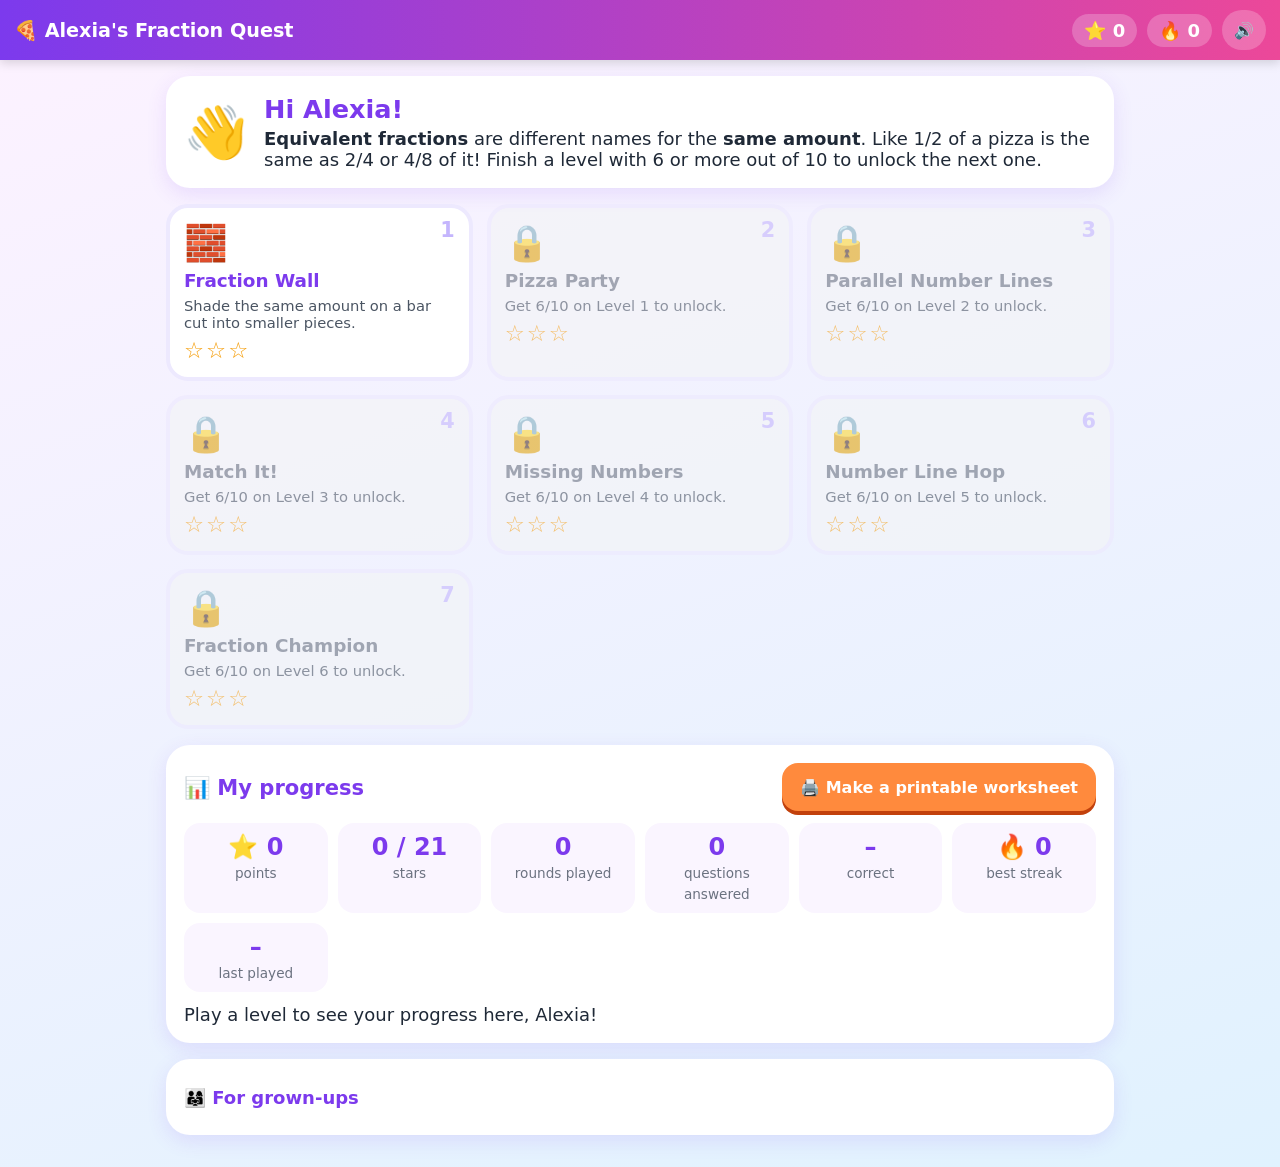
==== fractions/index.html @ 4a04386a "Add Fraction Quest page at fractions/index.html. Co-authored-by: dsu9944 <dsu9944@users.noreply.gith" ====
<!DOCTYPE html>
<html lang="en-AU">
<head>
<meta charset="utf-8">
<meta name="viewport" content="width=device-width, initial-scale=1, viewport-fit=cover">
<meta name="theme-color" content="#7c3aed">
<title>Alexia's Fraction Quest – Equivalent Fractions</title>
<link rel="icon" href="data:image/svg+xml,%3Csvg xmlns='http://www.w3.org/2000/svg' viewBox='0 0 100 100'%3E%3Ctext y='.9em' font-size='90'%3E%F0%9F%8D%95%3C/text%3E%3C/svg%3E">
<style>
:root{--purple:#7c3aed;--purple2:#8b5cf6;--orange:#ff8a3d;--pink:#ec4899;--green:#16a34a;--green2:#22c55e;--red:#e11d48;--ink:#1f2937;--bg1:#fdf2ff;--bg2:#e0f2fe;--card:#fff;--gold:#f59e0b}
*{box-sizing:border-box;-webkit-tap-highlight-color:transparent}
html,body{margin:0;padding:0}
body{font-family:"Trebuchet MS","Segoe UI",system-ui,-apple-system,Roboto,sans-serif;color:var(--ink);background:linear-gradient(160deg,var(--bg1),var(--bg2));min-height:100vh;font-size:18px}
button{font-family:inherit;font-size:1rem;cursor:pointer;border:none;border-radius:16px;padding:12px 18px;min-height:48px;touch-action:manipulation}
button:focus-visible{outline:4px solid #fbbf24;outline-offset:2px}
.hidden{display:none!important}
.topbar{position:sticky;top:0;z-index:20;display:flex;align-items:center;gap:10px;padding:10px 14px;background:linear-gradient(90deg,#7c3aed,#ec4899);color:#fff;box-shadow:0 3px 10px rgba(0,0,0,.15)}
.topbar h1{font-size:1.2rem;margin:0;flex:1;white-space:nowrap;overflow:hidden;text-overflow:ellipsis;cursor:pointer}
.pill{background:rgba(255,255,255,.22);border-radius:999px;padding:6px 12px;font-weight:bold;white-space:nowrap}
.iconbtn{background:rgba(255,255,255,.22);color:#fff;min-height:40px;padding:6px 12px;border-radius:999px}
main{max-width:980px;margin:0 auto;padding:16px}
.card{background:var(--card);border-radius:24px;padding:18px;box-shadow:0 6px 20px rgba(124,58,237,.12);margin-bottom:16px}
.hero{display:flex;gap:16px;align-items:center;flex-wrap:wrap}
.hero .big{font-size:3.2rem}
.hero h2{margin:0 0 4px;font-size:1.6rem;color:var(--purple)}
.hero p{margin:0}
.levels{display:grid;grid-template-columns:repeat(auto-fill,minmax(250px,1fr));gap:14px}
.lvl{position:relative;text-align:left;background:#fff;border:4px solid #ede9fe;border-radius:22px;padding:14px;display:flex;flex-direction:column;gap:6px;transition:transform .12s}
.lvl:not(.locked):hover{transform:translateY(-3px);border-color:var(--purple2)}
.lvl .ic{font-size:2.2rem}
.lvl .t{font-weight:bold;font-size:1.15rem;color:var(--purple)}
.lvl .b{font-size:.92rem;color:#4b5563}
.lvl .s{font-size:1.4rem;color:var(--gold);letter-spacing:2px}
.lvl .num{position:absolute;top:10px;right:14px;font-weight:bold;color:#c4b5fd;font-size:1.3rem}
.lvl.locked{opacity:.6;background:#f3f4f6;cursor:not-allowed}
.lvl.locked .t{color:#6b7280}
.btn{background:var(--purple);color:#fff;font-weight:bold;box-shadow:0 4px 0 #5b21b6}
.btn:active{transform:translateY(2px);box-shadow:0 2px 0 #5b21b6}
.btn.orange{background:var(--orange);box-shadow:0 4px 0 #c2410c}
.btn.green{background:var(--green);box-shadow:0 4px 0 #166534}
.btn.ghost{background:#ede9fe;color:var(--purple);box-shadow:0 4px 0 #c4b5fd}
.btn:disabled{opacity:.45;cursor:not-allowed}
.row{display:flex;gap:12px;flex-wrap:wrap;align-items:center}
.stats{display:grid;grid-template-columns:repeat(auto-fill,minmax(140px,1fr));gap:10px}
.stat{background:#faf5ff;border-radius:16px;padding:10px;text-align:center}
.stat b{display:block;font-size:1.5rem;color:var(--purple)}
.stat span{font-size:.85rem;color:#6b7280}
details summary{cursor:pointer;font-weight:bold;color:var(--purple);min-height:40px;display:flex;align-items:center}
/* fractions */
.frac{display:inline-flex;flex-direction:column;align-items:center;vertical-align:middle;line-height:1.05;margin:0 .15em;font-weight:bold}
.frac .num{border-bottom:3px solid currentColor;padding:0 .2em}
.frac .den{padding:0 .2em}
.frac.big{font-size:1.7em}
.frac.huge{font-size:2.6em}
/* play */
.playhead{display:flex;align-items:center;gap:10px;flex-wrap:wrap;margin-bottom:10px}
.playhead .lvlname{font-weight:bold;color:var(--purple);font-size:1.2rem;flex:1}
.dots{display:flex;gap:5px}
.dot{width:16px;height:16px;border-radius:50%;background:#e5e7eb;border:2px solid #d1d5db}
.dot.cur{border-color:var(--purple);background:#ddd6fe;transform:scale(1.2)}
.dot.ok{background:var(--green2);border-color:var(--green)}
.dot.no{background:#fda4af;border-color:var(--red)}
.prompt{font-size:1.3rem;line-height:1.6;margin-bottom:12px;text-align:center}
.stage{display:flex;flex-direction:column;align-items:center;gap:12px;min-height:120px}
.barrow{display:flex;align-items:center;gap:12px;width:100%;max-width:720px}
.barlabel{min-width:64px;text-align:center;font-size:1.3rem}
svg{display:block}
svg.bar{width:100%;height:auto}
svg.interactive [data-piece],svg.interactive .tickhit{cursor:pointer}
svg.interactive [data-piece]:hover{opacity:.85}
.pizzas{display:flex;gap:18px;justify-content:center;flex-wrap:wrap;width:100%}
.pz{display:flex;flex-direction:column;align-items:center;gap:6px;font-size:1.2rem}
svg.pizza{width:min(42vw,250px);height:auto}
svg.nl{width:100%;max-width:760px;height:auto}
.controls{display:flex;gap:12px;justify-content:center;margin-top:14px;flex-wrap:wrap}
.hint{margin-top:12px;background:#fffbeb;border:3px dashed #fbbf24;border-radius:16px;padding:12px;text-align:center;font-size:1.1rem}
.feedback{margin-top:14px;border-radius:20px;padding:14px;text-align:center;font-size:1.1rem;animation:pop .25s ease-out}
.feedback.good{background:#dcfce7;border:3px solid var(--green2)}
.feedback.bad{background:#fff1f2;border:3px solid #fda4af}
.fbtitle{font-size:1.45rem;font-weight:bold;margin-bottom:6px}
.expl{margin:10px auto;max-width:720px;line-height:1.7}
.expl .barrow{margin:6px auto}
@keyframes pop{from{transform:scale(.92);opacity:0}to{transform:scale(1);opacity:1}}
.opts{display:grid;grid-template-columns:repeat(4,1fr);gap:12px;width:100%;max-width:640px}
.opt{background:#fff;border:4px solid #ddd6fe;font-size:1.7rem;padding:14px 6px;min-height:100px;color:var(--ink)}
.opt:hover{border-color:var(--purple2)}
.opt.right{background:#dcfce7;border-color:var(--green2)}
.opt.wrong{background:#ffe4e6;border-color:var(--red)}
@media (max-width:560px){.opts{grid-template-columns:repeat(2,1fr)}}
.equation{display:flex;align-items:center;justify-content:center;gap:16px;font-size:1.3rem}
.equation .eq{font-size:2.6rem;font-weight:bold}
.ansbox{display:inline-block;min-width:1.6em;min-height:1.1em;border:3px dashed var(--purple);border-radius:10px;color:var(--purple);background:#faf5ff;text-align:center}
.keypad{display:grid;grid-template-columns:repeat(5,1fr);gap:8px;max-width:420px;width:100%}
.keypad button{background:#ede9fe;color:var(--purple);font-size:1.5rem;font-weight:bold;min-height:56px;box-shadow:0 3px 0 #c4b5fd}
.keypad button:active{transform:translateY(2px)}
.work{display:inline-flex;align-items:center;gap:6px;font-size:1.4rem;margin:6px 0}
.wops{display:flex;flex-direction:column;gap:10px;font-size:1rem;font-weight:bold;color:var(--red)}
.wops span{background:#ffe4e6;border-radius:999px;padding:2px 10px}
.tag{display:inline-block;background:#ede9fe;color:var(--purple);border-radius:999px;padding:2px 10px;font-size:.85rem;font-weight:bold}
/* results */
.results{text-align:center}
.results .stars{font-size:3.4rem;color:var(--gold);letter-spacing:6px}
.results h2{color:var(--purple);font-size:1.8rem;margin:8px 0}
.confetti{position:fixed;top:-20px;width:12px;height:18px;z-index:50;pointer-events:none;animation:fall linear forwards}
@keyframes fall{to{transform:translateY(110vh) rotate(720deg)}}
/* worksheet */
.wstool{position:sticky;top:64px;z-index:10}
.page{background:#fff;color:#000;max-width:800px;margin:0 auto 20px;padding:28px 34px;border-radius:8px;box-shadow:0 4px 18px rgba(0,0,0,.12);font-size:15px}
.page h2{margin:0 0 4px;font-size:22px}
.page h3{margin:16px 0 6px;font-size:16px;border-bottom:2px solid #000;padding-bottom:2px}
.page .meta{display:flex;justify-content:space-between;font-size:15px;margin:6px 0 10px}
.page .instr{font-size:13px;margin:2px 0 8px;color:#333}
.page .wsrow{display:flex;align-items:center;gap:10px;margin:6px 0;break-inside:avoid}
.page .wsrow svg.bar{max-width:420px}
.page .grid2{display:grid;grid-template-columns:1fr 1fr;gap:10px 30px}
.page .grid2>div{font-size:18px;display:flex;align-items:center;gap:6px;break-inside:avoid}
.page .blank{display:inline-block;width:30px;height:24px;border:2px solid #000;border-radius:4px;vertical-align:middle}
.page .frac .num,.page .frac .den{min-width:1em;text-align:center}
.page .choice span.c{display:inline-block;margin:0 10px}
.page svg.nl{max-width:680px}
.page .ans{color:#b91c1c;font-weight:bold}
.page.answers{border-top:6px solid #b91c1c}
.page .wsgap{margin-bottom:12px}
.page .grid2.grid4{grid-template-columns:repeat(4,1fr)}
@media print{
 @page{size:A4;margin:10mm}
 body{background:#fff}
 .topbar,.no-print,#home,#play,#results{display:none!important}
 #worksheet{display:block!important}
 main{padding:0;max-width:none}
 .page{box-shadow:none;border-radius:0;margin:0;padding:0;max-width:none}
 .page.answers{break-before:page;page-break-before:always;border-top:none}
 .page{font-size:12px}
 .page h2{font-size:18px}
 .page h3{margin:8px 0 3px;font-size:14px}
 .page .instr{margin:0 0 3px;font-size:11px}
 .page .wsrow{margin:1px 0}
 .page .wsgap{margin-bottom:5px}
 .page .wsrow svg.bar{height:auto}
 .page .wsrow svg.bar{max-width:300px}
 .page svg.nl{max-width:440px;margin:0 auto}
 .page .frac.big{font-size:1.35em}
 .page .grid2{gap:4px 30px}
 .page .grid2>div{font-size:15px}
 .page .blank{width:24px;height:18px}
}
</style>
</head>
<body>
<header class="topbar">
  <h1 id="homeLink" title="Back to levels">🍕 Alexia's Fraction Quest</h1>
  <span class="pill" id="ptsPill" title="Points">⭐ 0</span>
  <span class="pill" id="streakPill" title="Streak">🔥 0</span>
  <button class="iconbtn" id="soundBtn" aria-label="Sound on or off">🔊</button>
</header>
<main>
<!-- HOME -->
<section id="home">
  <div class="card hero">
    <div class="big">👋</div>
    <div style="flex:1;min-width:220px">
      <h2 id="hello">Hi Alexia!</h2>
      <p><b>Equivalent fractions</b> are different names for the <b>same amount</b>. Like 1/2 of a pizza is the same as 2/4 or 4/8 of it! Finish a level with 6 or more out of 10 to unlock the next one.</p>
    </div>
  </div>
  <div class="levels" id="levelGrid"></div>
  <div class="card" style="margin-top:16px">
    <div class="row" style="justify-content:space-between">
      <h3 style="margin:0;color:var(--purple)">📊 My progress</h3>
      <button class="btn orange" id="wsBtn">🖨️ Make a printable worksheet</button>
    </div>
    <div class="stats" id="stats" style="margin-top:12px"></div>
    <p id="tricky" style="margin:12px 0 0"></p>
  </div>
  <div class="card">
    <details>
      <summary>👨‍👩‍👧 For grown-ups</summary>
      <p>Levels follow the NSW Mathematics K–10 syllabus for fractions (Stage 2): picture models first (fraction walls and pizzas), then <b>parallel number lines</b> (the method Alexia's Year 4 class used in Term 4), then choosing equivalents, missing numbers (multiply or divide the top and bottom by the same number) and placing fractions on a number line. Denominators used: 2, 3, 4, 5, 6, 8, 10, 12.</p>
      <p>Wrong answers show a picture explaining why. Hints are free to use but give 5 points instead of 10. Progress is saved on this device only.</p>
      <div class="row">
        <label class="row" style="gap:6px"><input type="checkbox" id="unlockAll" style="width:24px;height:24px"> Unlock all levels</label>
        <button class="btn ghost" id="resetBtn">Reset progress</button>
      </div>
    </details>
  </div>
</section>

<!-- PLAY -->
<section id="play" class="hidden">
  <div class="playhead">
    <button class="btn ghost" id="quitBtn">← Levels</button>
    <div class="lvlname" id="lvlName"></div>
    <div class="dots" id="dots"></div>
  </div>
  <div class="card">
    <div class="prompt" id="prompt"></div>
    <div class="stage" id="stage"></div>
    <div class="controls" id="controls">
      <button class="btn ghost" id="hintBtn">💡 Hint</button>
      <button class="btn green" id="checkBtn">Check ✓</button>
    </div>
    <div class="hint hidden" id="hintBox"></div>
    <div class="feedback hidden" id="feedback"></div>
  </div>
</section>

<!-- RESULTS -->
<section id="results" class="hidden">
  <div class="card results" id="resultsCard"></div>
</section>

<!-- WORKSHEET -->
<section id="worksheet" class="hidden">
  <div class="card row no-print wstool">
    <button class="btn ghost" id="wsBack">← Back</button>
    <button class="btn" id="wsNew">🔀 New worksheet</button>
    <button class="btn orange" id="wsPrint">🖨️ Print</button>
    <span style="font-size:.9rem;color:#6b7280">The answer key prints on its own page.</span>
  </div>
  <div id="sheet"></div>
</section>
</main>

<script>
(function(){
'use strict';
const NAME='Alexia';
const STORE='alexiaFractionQuest.v1';
const $=s=>document.querySelector(s);
const rnd=(a,b)=>a+Math.floor(Math.random()*(b-a+1));
const pick=a=>a[Math.floor(Math.random()*a.length)];
const shuffle=a=>{for(let i=a.length-1;i>0;i--){const j=Math.floor(Math.random()*(i+1));[a[i],a[j]]=[a[j],a[i]];}return a;};
const range=n=>[...Array(n).keys()];
const F=(n,d,cls='')=>`<span class="frac ${cls}"><span class="num">${n}</span><span class="den">${d}</span></span>`;

const DENS=[2,3,4,5,6,8,10,12];
const EASY=[[2,4],[2,6],[2,8],[3,6],[4,8],[5,10]];
const MED=EASY.concat([[3,12],[4,12],[2,10],[6,12],[2,12]]);
const ALL=MED;

const LEVELS=[
 {id:1,icon:'🧱',title:'Fraction Wall',blurb:'Shade the same amount on a bar cut into smaller pieces.',types:['bar'],pairs:EASY},
 {id:2,icon:'🍕',title:'Pizza Party',blurb:'Cut the pizza into more slices. Is it still the same amount?',types:['pizza'],pairs:MED},
 {id:3,icon:'📏',title:'Parallel Number Lines',blurb:'Just like in class! Find the fraction that lines up.',types:['nlpar'],pairs:ALL},
 {id:4,icon:'🎯',title:'Match It!',blurb:'Pick the fraction that is worth the same amount.',types:['choice'],pairs:ALL},
 {id:5,icon:'🔍',title:'Missing Numbers',blurb:'Multiply or divide the top and bottom by the same number.',types:['missing'],pairs:ALL},
 {id:6,icon:'🐸',title:'Number Line Hop',blurb:'Help the frog hop to where the fraction lives.',types:['nlplace'],pairs:ALL},
 {id:7,icon:'🏆',title:'Fraction Champion',blurb:'A mix of everything. Can you get 3 stars?',types:['bar','pizza','nlpar','choice','missing','nlplace','missing','choice'],pairs:ALL},
];
const TYPE_NAMES={bar:'Fraction Wall',pizza:'Pizza Party',nlpar:'Parallel Number Lines',choice:'Match It!',missing:'Missing Numbers',nlplace:'Number Line Hop'};
const ROUND=10, UNLOCK=6;
const starsFor=s=>s>=10?3:s>=8?2:s>=UNLOCK?1:0;

/* ---------- storage ---------- */
const defState=()=>({levels:{},points:0,answered:0,correct:0,bestStreak:0,rounds:0,lastPlayed:null,byType:{},unlockAll:false,sound:true,history:[]});
function load(){try{return Object.assign(defState(),JSON.parse(localStorage.getItem(STORE)||'{}'));}catch(e){return defState();}}
let S=load();
function save(){try{localStorage.setItem(STORE,JSON.stringify(S));}catch(e){}}
const unlocked=id=>id===1||S.unlockAll||((S.levels[id-1]||{}).stars||0)>=1;

/* ---------- sound ---------- */
let actx=null;
function sfx(kind){
  if(!S.sound)return;
  try{
    actx=actx||new (window.AudioContext||window.webkitAudioContext)();
    const N={good:[660,880],bad:[330,247],tap:[600],win:[523,659,784,1047]}[kind]||[];
    const t=actx.currentTime, vol=kind==='tap'?0.05:0.14;
    N.forEach((f,i)=>{const o=actx.createOscillator(),g=actx.createGain();o.type='sine';o.frequency.value=f;
      const s=t+i*0.12;g.gain.setValueAtTime(0.0001,s);g.gain.exponentialRampToValueAtTime(vol,s+0.02);g.gain.exponentialRampToValueAtTime(0.0001,s+0.2);
      o.connect(g);g.connect(actx.destination);o.start(s);o.stop(s+0.22);});
  }catch(e){}
}

/* ---------- SVG helpers ---------- */
function barSVG({parts,shaded=[],color='#ff8a3d',interactive=false,guideAt=null,groupEvery=0,w=600,h=64}){
  const on=new Set(shaded), pw=w/parts;
  let s=`<svg class="bar${interactive?' interactive':''}" viewBox="-6 -8 ${w+12} ${h+16}" aria-label="bar cut into ${parts} parts">`;
  for(let i=0;i<parts;i++){
    s+=`<rect ${interactive?`data-piece="${i}"`:''} x="${i*pw}" y="0" width="${pw}" height="${h}" fill="${on.has(i)?color:'#ffffff'}" stroke="#374151" stroke-width="2"/>`;
  }
  if(groupEvery>1)for(let g=groupEvery;g<parts;g+=groupEvery)s+=`<line x1="${g*pw}" y1="-6" x2="${g*pw}" y2="${h+6}" stroke="#e11d48" stroke-width="5" pointer-events="none"/>`;
  if(guideAt!=null)s+=`<line x1="${guideAt*w}" y1="-8" x2="${guideAt*w}" y2="${h+8}" stroke="#e11d48" stroke-width="4" stroke-dasharray="7 6" pointer-events="none"/>`;
  s+=`<rect x="0" y="0" width="${w}" height="${h}" fill="none" stroke="#1f2937" stroke-width="4" pointer-events="none"/></svg>`;
  return s;
}
function pizzaSVG({parts,shaded=[],interactive=false,groupEvery=0,r=100}){
  const on=new Set(shaded), c=r+10, T=2*Math.PI/parts;
  const P=a=>[c+r*Math.cos(a),c+r*Math.sin(a)];
  let s=`<svg class="pizza${interactive?' interactive':''}" viewBox="0 0 ${2*c} ${2*c}" aria-label="pizza cut into ${parts} slices">`;
  s+=`<circle cx="${c}" cy="${c}" r="${r+8}" fill="#d9954a"/>`;
  for(let i=0;i<parts;i++){
    const a0=-Math.PI/2+i*T,a1=a0+T,[x0,y0]=P(a0),[x1,y1]=P(a1);
    const fill=on.has(i)?'#ffb703':'#fff3d6';
    s+=`<path ${interactive?`data-piece="${i}"`:''} d="M${c},${c} L${x0.toFixed(2)},${y0.toFixed(2)} A${r},${r} 0 ${T>Math.PI?1:0} 1 ${x1.toFixed(2)},${y1.toFixed(2)} Z" fill="${fill}" stroke="#8a4b16" stroke-width="2.5"/>`;
    if(on.has(i)){const am=a0+T/2,pr=Math.max(6,Math.min(13,r*0.55/parts*2.2));
      [[0.62,0],[0.36,0.6]].forEach(([f,off])=>{if(parts>8&&off)return;const aa=am+(off?T*0.18:0);
        s+=`<circle cx="${(c+r*f*Math.cos(aa)).toFixed(1)}" cy="${(c+r*f*Math.sin(aa)).toFixed(1)}" r="${pr}" fill="#c0392b" pointer-events="none"/>`;});}
  }
  if(groupEvery>1)for(let g=0;g<parts;g+=groupEvery){const [x,y]=P(-Math.PI/2+g*T);s+=`<line x1="${c}" y1="${c}" x2="${x}" y2="${y}" stroke="#e11d48" stroke-width="6" stroke-linecap="round" pointer-events="none"/>`;}
  s+=`</svg>`;return s;
}
function fracSVG(x,y,n,d,color='#1f2937',size=19){
  return `<text x="${x}" y="${y}" text-anchor="middle" font-size="${size}" font-weight="bold" fill="${color}">${n}</text>`+
    `<line x1="${x-11}" y1="${y+5}" x2="${x+11}" y2="${y+5}" stroke="${color}" stroke-width="2.5"/>`+
    `<text x="${x}" y="${y+24}" text-anchor="middle" font-size="${size}" font-weight="bold" fill="${color}">${d}</text>`;
}
/* lines: [{parts, labels:'all'|'ends'|array, mark, markColor, interactive, selected, highlight, blanks, frog}] */
function nlSVG({lines,box=null,guide=null,w=680}){
  const m=40,L=w-2*m,gap=112,top=40,H=top+gap*(lines.length-1)+80;
  let s=`<svg class="nl" viewBox="0 0 ${w} ${H}" aria-label="number lines">`;
  (box==null?[]:[].concat(box)).forEach(v=>{const x=m+v*L;s+=`<rect x="${x-24}" y="${top-26}" width="48" height="${gap*(lines.length-1)+90}" rx="10" fill="rgba(225,29,72,.06)" stroke="#e11d48" stroke-width="3" stroke-dasharray="8 6" pointer-events="none"/>`;});
  if(guide!=null){const x=m+guide*L;s+=`<line x1="${x}" y1="${top-18}" x2="${x}" y2="${H-6}" stroke="#e11d48" stroke-width="4" stroke-dasharray="7 6" pointer-events="none"/>`;}
  lines.forEach((ln,j)=>{
    const y=top+j*gap, step=L/ln.parts;
    s+=`<line x1="${m}" y1="${y}" x2="${m+L}" y2="${y}" stroke="#1f2937" stroke-width="4" stroke-linecap="round"/>`;
    for(let i=0;i<=ln.parts;i++){
      const x=m+i*step,end=i===0||i===ln.parts;
      s+=`<line x1="${x}" y1="${y-(end?16:12)}" x2="${x}" y2="${y+(end?16:12)}" stroke="#1f2937" stroke-width="3"/>`;
      if(i===0)s+=`<text x="${x}" y="${y+40}" text-anchor="middle" font-size="22" font-weight="bold">0</text>`;
      else if(i===ln.parts)s+=`<text x="${x}" y="${y+40}" text-anchor="middle" font-size="22" font-weight="bold">1</text>`;
      else{
        const lab=ln.labels==='all'||(Array.isArray(ln.labels)&&ln.labels.includes(i))||ln.mark===i;
        const col=ln.highlight===i?'#15803d':ln.mark===i?(ln.markColor||'#ea580c'):'#1f2937';
        if(lab)s+=fracSVG(x,y+36,i,ln.parts,col);
        else if(ln.blanks)s+=`<rect x="${x-12}" y="${y+20}" width="24" height="20" fill="#fff" stroke="#555" stroke-width="1.5"/><line x1="${x-12}" y1="${y+45}" x2="${x+12}" y2="${y+45}" stroke="#555" stroke-width="2"/><rect x="${x-12}" y="${y+50}" width="24" height="20" fill="#fff" stroke="#555" stroke-width="1.5"/>`;
      }
      if(ln.mark===i)s+=`<circle cx="${x}" cy="${y}" r="11" fill="${ln.markColor||'#ff8a3d'}" stroke="#fff" stroke-width="3"/>`;
      if(ln.highlight===i)s+=`<circle cx="${x}" cy="${y}" r="13" fill="#22c55e" stroke="#fff" stroke-width="3"/>`;
      if(ln.selected===i&&ln.highlight!==i)s+=`<circle cx="${x}" cy="${y}" r="13" fill="${ln.selColor||'#8b5cf6'}" stroke="#fff" stroke-width="3"/>`;
      if(ln.frog===i)s+=`<text x="${x}" y="${y-20}" text-anchor="middle" font-size="34">🐸</text>`;
      if(ln.interactive&&!end)s+=`<rect class="tickhit" data-tick="${i}" x="${x-step/2}" y="${y-38}" width="${step}" height="76" fill="transparent"/>`;
    }
  });
  return s+`</svg>`;
}

/* ---------- question generation ---------- */
function base(pairs,used){
  let q;
  for(let t=0;t<60;t++){
    const [b,d]=pick(pairs),a=rnd(1,b-1),key=a+'/'+b+'/'+d;
    q={a,b,d,k:d/b,c:a*(d/b)};
    if(!used.has(key)||t>50){used.add(key);break;}
  }
  return q;
}
const PRAISE=[`Great work, ${NAME}!`,`Brilliant, ${NAME}!`,`You're a fraction star, ${NAME}!`,'Spot on!','Fantastic!',`Awesome thinking, ${NAME}!`,'Nailed it!','Super job!'];

const stage=()=>$('#stage');
function setPrompt(h){$('#prompt').innerHTML=h;}
function twoBars(n1,d1,n2,d2,c1='#ff8a3d',c2='#8b5cf6'){
  return `<div class="barrow"><div class="barlabel">${F(n1,d1)}</div>${barSVG({parts:d1,shaded:range(n1),color:c1})}</div>`+
         `<div class="barrow"><div class="barlabel">${F(n2,d2)}</div>${barSVG({parts:d2,shaded:range(n2),color:c2})}</div>`;
}
function workHTML(n1,d1,n2,d2,op,k){
  return `<div class="work">${F(n1,d1,'big')}<div class="wops"><span>${op} ${k} ➜</span><span>${op} ${k} ➜</span></div>${F(n2,d2,'big')}</div>`;
}

const TYPES={
 /* 1. fraction wall */
 bar:{render(q){
   q.sel=new Set();
   setPrompt(`Tap the pieces of the purple bar to shade the <b>same amount</b> as ${F(q.a,q.b,'big')}`);
   const draw=(o={})=>{stage().innerHTML=
     `<div class="barrow"><div class="barlabel">${F(q.a,q.b)}</div>${barSVG({parts:q.b,shaded:range(q.a),color:'#ff8a3d',guideAt:o.guide?q.a/q.b:null})}</div>`+
     `<div class="barrow"><div class="barlabel">${F(q.sel.size||'?',q.d)}</div>${barSVG({parts:q.d,shaded:o.show||q.sel,color:'#8b5cf6',interactive:!q.done,guideAt:o.guide?q.a/q.b:null,groupEvery:o.group?q.k:0})}</div>`;};
   q.draw=draw;draw();
   stage().onclick=e=>{const p=e.target.closest('[data-piece]');if(!p||q.done)return;const i=+p.dataset.piece;q.sel.has(i)?q.sel.delete(i):q.sel.add(i);sfx('tap');draw({guide:q.usedHint});};
   q.answerKey=q.c;
   q.canCheck=()=>q.sel.size>0; q.nudge='Tap some purple pieces to shade them first.';
   q.check=()=>q.sel.size===q.c;
   q.hint=()=>{draw({guide:true});return `Look where the orange part stops. Shade the purple bar up to the <b>same dotted line</b>!`;};
   q.explain=ok=>{const mine=q.sel.size;q.sel=new Set(range(q.c));draw({group:true});
     return (ok?'':`You shaded ${F(mine,q.d)}. `)+`Each ${F(1,q.b)} piece splits into <b>${q.k}</b> smaller pieces (see the red lines). So ${q.a} piece${q.a>1?'s':''} become${q.a>1?'':'s'} ${q.a} × ${q.k} = <b>${q.c}</b> pieces.<br>${F(q.a,q.b,'big')} = ${F(q.c,q.d,'big')}`;};
 }},
 /* 2. pizza */
 pizza:{render(q){
   q.sel=new Set();
   setPrompt(`Pizza A has toppings on ${F(q.a,q.b,'big')}. Tap slices of Pizza B to put toppings on the <b>same amount</b>!`);
   const draw=(o={})=>{stage().innerHTML=`<div class="pizzas"><div class="pz">${pizzaSVG({parts:q.b,shaded:range(q.a)})}<div>Pizza A: ${F(q.a,q.b)}</div></div>`+
     `<div class="pz">${pizzaSVG({parts:q.d,shaded:o.show||q.sel,interactive:!q.done,groupEvery:o.group?q.k:0})}<div>Pizza B: ${F(q.sel.size||'?',q.d)}</div></div></div>`;};
   q.draw=draw;draw();
   stage().onclick=e=>{const p=e.target.closest('[data-piece]');if(!p||q.done)return;const i=+p.dataset.piece;q.sel.has(i)?q.sel.delete(i):q.sel.add(i);sfx('tap');draw({group:q.usedHint});};
   q.answerKey=q.c;
   q.canCheck=()=>q.sel.size>0; q.nudge='Tap some slices of Pizza B first.';
   q.check=()=>q.sel.size===q.c;
   q.hint=()=>{draw({group:true});return `The red lines show how Pizza B's slices fit into Pizza A's slices. Each big slice = <b>${q.k}</b> small slices.`;};
   q.explain=ok=>{const mine=q.sel.size;q.sel=new Set(range(q.c));draw({group:true});
     return (ok?'':`You topped ${F(mine,q.d)} of Pizza B. `)+`Every slice of Pizza A is the same as <b>${q.k}</b> slices of Pizza B. ${q.a} × ${q.k} = <b>${q.c}</b> slices.<br>${F(q.a,q.b,'big')} = ${F(q.c,q.d,'big')}`;};
 }},
 /* 3. parallel number lines */
 nlpar:{render(q){
   const down=Math.random()<0.7;
   const tp=down?q.b:q.d,bp=down?q.d:q.b,mk=down?q.a:q.c,ans=down?q.c:q.a;
   q.sel=null;q.answerKey=ans;
   setPrompt(`Which mark on the <b>bottom</b> line lines up with ${F(mk,tp,'big')}? Tap it, then press Check.`);
   const draw=(o={})=>{stage().innerHTML=nlSVG({lines:[{parts:tp,labels:'all',mark:mk},{parts:bp,labels:o.reveal?'all':[],interactive:!q.done,selected:q.sel,highlight:o.reveal?ans:null,selColor:o.reveal?'#e11d48':'#8b5cf6'}],guide:o.guide?mk/tp:null,box:o.reveal?mk/tp:null});};
   q.draw=draw;draw();
   stage().onclick=e=>{const t=e.target.closest('[data-tick]');if(!t||q.done)return;q.sel=+t.dataset.tick;sfx('tap');draw({guide:q.usedHint});};
   q.canCheck=()=>q.sel!=null; q.nudge='Tap a mark on the bottom line first.';
   q.check=()=>q.sel===ans;
   q.hint=()=>{draw({guide:true});return `Follow the dotted line straight down from ${F(mk,tp)}. Which mark does it touch?`;};
   q.explain=ok=>{const mine=q.sel;draw({reveal:true});
     const work=down?workHTML(q.a,q.b,q.c,q.d,'×',q.k):workHTML(q.c,q.d,q.a,q.b,'÷',q.k);
     return (ok?'':`You picked ${F(mine,bp)} (red dot). `)+`${F(mk,tp)} and ${F(ans,bp,'big')} are at the <b>same spot</b> on the number lines, so they are equivalent.<br>${work}`;};
 }},
 /* 4. multiple choice */
 choice:{render(q){
   const rev=Math.random()<0.35;
   const tn=rev?q.c:q.a,td=rev?q.d:q.b,cn=rev?q.a:q.c,cd=rev?q.b:q.d,tv=tn/td;
   const additive=[tn+(cd-td),cd];
   const cands=[additive,[tn,cd],[cn+1,cd],[cn-1,cd],[cd-cn,cd]];
   DENS.forEach(D=>{if(D!==cd){cands.push([cn,D]);cands.push([Math.max(1,Math.round(tv*D)+pick([-1,1])),D]);}});
   const seen=new Set([cn+'/'+cd]),dis=[];
   for(const [n,d] of cands){const key=n+'/'+d;if(n<1||n>=d||d>12||seen.has(key)||Math.abs(n/d-tv)<1e-9)continue;seen.add(key);dis.push([n,d]);}
   const first=dis.slice(0,2),rest=shuffle(dis.slice(2));
   const opts=shuffle([[cn,cd]].concat(first,rest).slice(0,4));
   q.opts=opts;q.answerKey=opts.findIndex(o=>o[0]===cn&&o[1]===cd);q.chosen=null;
   setPrompt(`Which fraction is the <b>same amount</b> as ${F(tn,td,'big')}?`);
   stage().innerHTML=`<div class="opts">${opts.map((o,i)=>`<button class="opt" data-opt="${i}">${F(o[0],o[1])}</button>`).join('')}</div>`;
   stage().onclick=e=>{const b=e.target.closest('[data-opt]');if(!b||q.done)return;q.chosen=+b.dataset.opt;answer(q.chosen===q.answerKey);};
   q.noCheck=true;
   q.hint=()=>rev?`Try <b>dividing</b> the top and bottom of ${F(tn,td)} by the same number.`:`Multiply the top <b>and</b> the bottom of ${F(tn,td)} by the same number. What can you multiply ${td} by?`;
   q.explain=ok=>{
     document.querySelectorAll('.opt').forEach((b,i)=>{if(i===q.answerKey)b.classList.add('right');else if(i===q.chosen)b.classList.add('wrong');});
     const work=rev?workHTML(tn,td,cn,cd,'÷',q.k):workHTML(tn,td,cn,cd,'×',q.k);
     if(ok)return `${work}<br>Same top and bottom number, same amount!`;
     const [wn,wd]=q.opts[q.chosen];
     const add=(wn===additive[0]&&wd===additive[1]);
     return `<div class="barrow"><div class="barlabel">${F(tn,td)}</div>${barSVG({parts:td,shaded:range(tn),color:'#ff8a3d'})}</div>`+
       `<div class="barrow"><div class="barlabel" style="color:#e11d48">${F(wn,wd)}</div>${barSVG({parts:wd,shaded:range(wn),color:'#fda4af'})}</div>`+
       `<div class="barrow"><div class="barlabel" style="color:#15803d">${F(cn,cd)}</div>${barSVG({parts:cd,shaded:range(cn),color:'#22c55e'})}</div>`+
       `See how ${F(wn,wd)} is a different amount? `+(add?`<b>Adding</b> the same number to the top and bottom doesn't work. We have to <b>multiply</b> or <b>divide</b>.`:'')+`<br>${work}`;};
 }},
 /* 5. missing number */
 missing:{render(q){
   const mode=pick(['num','num','den','simp']);
   let L,R,ans,hint,work;
   const box=`<span class="ansbox" id="ansBox">&nbsp;</span>`;
   if(mode==='num'){L=[q.a,q.b];R=[box,q.d];ans=q.c;hint=`The bottom went from ${q.b} to ${q.d}. ${q.b} × <b>?</b> = ${q.d}. Now do the <b>same</b> to the top!`;work=workHTML(q.a,q.b,q.c,q.d,'×',q.k);}
   else if(mode==='den'){L=[q.a,q.b];R=[q.c,box];ans=q.d;hint=`The top went from ${q.a} to ${q.c}. ${q.a} × <b>?</b> = ${q.c}. Now do the <b>same</b> to the bottom!`;work=workHTML(q.a,q.b,q.c,q.d,'×',q.k);}
   else{L=[q.c,q.d];R=[box,q.b];ans=q.a;hint=`The bottom went from ${q.d} to ${q.b}. ${q.d} ÷ <b>?</b> = ${q.b}. Now do the <b>same</b> to the top!`;work=workHTML(q.c,q.d,q.a,q.b,'÷',q.k);}
   q.mode=mode;q.answerKey=ans;q.input='';
   setPrompt(`Find the missing number so the fractions are <b>equivalent</b>.`);
   stage().innerHTML=`<div class="equation">${F(L[0],L[1],'huge')}<span class="eq">=</span>${F(R[0],R[1],'huge')}</div>`+
     `<div class="keypad">${[1,2,3,4,5,6,7,8,9,0].map(n=>`<button data-key="${n}">${n}</button>`).join('')}<button data-key="del" style="grid-column:span 5">⌫ Delete</button></div>`;
   const upd=()=>{const b=$('#ansBox');if(b)b.innerHTML=q.input||'&nbsp;';updCheck();};
   q.key=k=>{if(q.done)return;if(k==='del')q.input=q.input.slice(0,-1);else if(q.input.length<2)q.input+=k;sfx('tap');upd();};
   stage().onclick=e=>{const b=e.target.closest('[data-key]');if(b)q.key(b.dataset.key);};
   q.canCheck=()=>q.input.length>0;q.nudge='Type a number first.';
   q.check=()=>parseInt(q.input,10)===ans;
   q.hint=()=>hint;
   q.explain=ok=>{const kp=document.querySelector('.keypad');if(kp)kp.remove();const b=$('#ansBox');if(b){b.textContent=ans;b.style.borderColor=ok?'#16a34a':'#e11d48';}
     return (ok?'':`You wrote <b>${q.input}</b>, but the answer is <b>${ans}</b>. `)+`Whatever you do to the bottom, do to the top!<br>${work}`+twoBars(q.a,q.b,q.c,q.d);};
 }},
 /* 6. number line placement */
 nlplace:{render(q){
   const toB=Math.random()<0.5;
   const gn=toB?q.c:q.a,gd=toB?q.d:q.b,P=toB?q.b:q.d,ans=toB?q.a:q.c;
   q.sel=null;q.answerKey=ans;
   setPrompt(`Help the frog hop to ${F(gn,gd,'big')}! This line is cut into <b>${P}</b> equal parts. Tap the right mark.`);
   const draw=(o={})=>{const lines=[{parts:P,labels:o.reveal?'all':[],interactive:!q.done,selected:q.sel,frog:o.reveal?ans:q.sel,highlight:o.reveal?ans:null,selColor:o.reveal?'#e11d48':'#8b5cf6'}];
     if(o.reveal)lines.push({parts:gd,labels:'all',mark:gn});
     stage().innerHTML=nlSVG({lines,box:o.reveal?gn/gd:null});};
   q.draw=draw;draw();
   stage().onclick=e=>{const t=e.target.closest('[data-tick]');if(!t||q.done)return;q.sel=+t.dataset.tick;sfx('tap');draw();};
   q.canCheck=()=>q.sel!=null;q.nudge='Tap a mark on the line first.';
   q.check=()=>q.sel===ans;
   q.hint=()=>toB?`Each jump on this line is ${F(1,P)}, which is the same as <b>${q.k}</b> jumps of ${F(1,gd)}. So ${gn} ÷ ${q.k} = ?`:`Each ${F(1,gd)} is the same as <b>${q.k}</b> jumps on this line. So ${gn} × ${q.k} = ?`;
   q.explain=ok=>{const mine=q.sel;draw({reveal:true});
     const work=toB?workHTML(q.c,q.d,q.a,q.b,'÷',q.k):workHTML(q.a,q.b,q.c,q.d,'×',q.k);
     return (ok?'':`You tapped ${F(mine,P)} (red dot). `)+`${F(gn,gd)} lives at the same spot as ${F(ans,P,'big')}. The second line shows it!<br>${work}`;};
 }},
};

/* ---------- round flow ---------- */
let R=null,q=null;
function show(id){['home','play','results','worksheet'].forEach(s=>$('#'+s).classList.toggle('hidden',s!==id));window.scrollTo(0,0);}
function topbar(){$('#ptsPill').textContent='⭐ '+S.points;$('#streakPill').textContent='🔥 '+(R?R.streak:0);$('#soundBtn').textContent=S.sound?'🔊':'🔇';}
function startLevel(id){
  const L=LEVELS.find(l=>l.id===id);if(!L||!unlocked(id))return;
  R={L,idx:-1,score:0,streak:0,best:0,points:0,results:[],used:new Set(),types:shuffle(range(ROUND).map(i=>L.types[i%L.types.length]))};
  $('#lvlName').textContent=`${L.icon} Level ${L.id}: ${L.title}`;
  show('play');next();
}
function dots(){$('#dots').innerHTML=range(ROUND).map(i=>`<span class="dot ${i<R.results.length?(R.results[i]?'ok':'no'):i===R.idx?'cur':''}"></span>`).join('');}
function updCheck(){const c=$('#checkBtn');if(!q)return;c.classList.toggle('hidden',!!q.noCheck||q.done);c.disabled=!(q.canCheck&&q.canCheck());}
function next(){
  R.idx++;
  if(R.idx>=ROUND)return finishRound();
  const type=R.types[R.idx];
  q=Object.assign(base(R.L.pairs,R.used),{type,done:false,usedHint:false});
  $('#hintBox').classList.add('hidden');$('#feedback').classList.add('hidden');$('#controls').classList.remove('hidden');
  $('#hintBtn').disabled=false;
  TYPES[type].render(q);
  dots();topbar();updCheck();
}
function answer(ok){
  if(!q||q.done)return;q.done=true;
  S.answered++;const bt=S.byType[q.type]||(S.byType[q.type]={n:0,c:0});bt.n++;
  let pts=0;
  if(ok){R.score++;R.streak++;R.best=Math.max(R.best,R.streak);S.correct++;bt.c++;pts=q.usedHint?5:10;if(R.streak>=3)pts+=5;R.points+=pts;S.points+=pts;S.bestStreak=Math.max(S.bestStreak,R.streak);sfx('good');}
  else{R.streak=0;sfx('bad');}
  R.results.push(ok);save();
  const expl=q.explain(ok);
  const fb=$('#feedback');fb.className='feedback '+(ok?'good':'bad');
  fb.innerHTML=(ok?`<div class="fbtitle">🎉 ${pick(PRAISE)}</div><div>+${pts} points${R.streak>=3?` · 🔥 ${R.streak} in a row!`:''}</div>`:`<div class="fbtitle">🤔 Not quite. Let's look together.</div>`)+
    `<div class="expl">${expl}</div><button class="btn" id="nextBtn">${R.idx<ROUND-1?'Next question ➜':'See my results ⭐'}</button>`;
  $('#controls').classList.add('hidden');$('#hintBox').classList.add('hidden');
  dots();topbar();
  $('#nextBtn').onclick=next;
  setTimeout(()=>{fb.scrollIntoView({behavior:'smooth',block:'nearest'});},50);
}
function finishRound(){
  const L=R.L,st=starsFor(R.score),prev=S.levels[L.id]||{best:0,stars:0,plays:0};
  const wasLocked=!unlocked(L.id+1)&&L.id<LEVELS.length;
  S.levels[L.id]={best:Math.max(prev.best,R.score),stars:Math.max(prev.stars,st),plays:prev.plays+1};
  S.rounds++;S.lastPlayed=new Date().toISOString();
  S.history.push({t:S.lastPlayed,level:L.id,score:R.score});S.history=S.history.slice(-40);save();
  const nowUnlocked=wasLocked&&unlocked(L.id+1);
  const msg=R.score===10?`Perfect score! Great work, ${NAME}! 🏅`:R.score>=8?`Great work, ${NAME}!`:R.score>=UNLOCK?`Well done, ${NAME}! Keep practising for more stars.`:`Good try, ${NAME}! Have another go. Use the hints, they help! 💪`;
  $('#resultsCard').innerHTML=`<div class="stars">${'★'.repeat(st)}${'☆'.repeat(3-st)}</div><h2>${msg}</h2>
    <p style="font-size:1.3rem">You got <b>${R.score} out of ${ROUND}</b> · +${R.points} points · best streak 🔥 ${R.best}</p>
    ${nowUnlocked?`<p class="tag" style="font-size:1.1rem">🔓 Level ${L.id+1}: ${LEVELS[L.id].title} unlocked!</p>`:''}
    <div class="row" style="justify-content:center;margin-top:14px">
      <button class="btn ghost" id="rHome">🏠 Levels</button>
      <button class="btn orange" id="rAgain">🔁 Play again</button>
      ${L.id<LEVELS.length&&unlocked(L.id+1)?`<button class="btn green" id="rNext">Next level ➜</button>`:''}
    </div>`;
  show('results');q=null;R.streak=0;topbar();
  if(st>=2){sfx('win');confetti();}
  $('#rHome').onclick=home;$('#rAgain').onclick=()=>startLevel(L.id);
  const rn=$('#rNext');if(rn)rn.onclick=()=>startLevel(L.id+1);
}
function confetti(){const cols=['#7c3aed','#ec4899','#f59e0b','#22c55e','#0ea5e9','#ff8a3d'];
  for(let i=0;i<60;i++){const d=document.createElement('div');d.className='confetti';d.style.left=Math.random()*100+'vw';d.style.background=pick(cols);d.style.animationDuration=(1.8+Math.random()*2)+'s';d.style.animationDelay=Math.random()*0.6+'s';document.body.appendChild(d);setTimeout(()=>d.remove(),5000);}}

/* ---------- home ---------- */
function home(){
  R=null;q=null;
  $('#levelGrid').innerHTML=LEVELS.map(L=>{const u=unlocked(L.id),p=S.levels[L.id]||{stars:0,best:0};
    return `<button class="lvl${u?'':' locked'}" data-level="${L.id}" ${u?'':'aria-disabled="true"'}>
      <span class="num">${L.id}</span><span class="ic">${u?L.icon:'🔒'}</span><span class="t">${L.title}</span><span class="b">${u?L.blurb:`Get ${UNLOCK}/10 on Level ${L.id-1} to unlock.`}</span>
      <span class="s">${'★'.repeat(p.stars)}${'☆'.repeat(3-p.stars)}</span>${p.best?`<span class="b">Best: ${p.best}/10</span>`:''}</button>`;}).join('');
  const totalStars=Object.values(S.levels).reduce((a,l)=>a+(l.stars||0),0);
  const acc=S.answered?Math.round(100*S.correct/S.answered)+'%':'–';
  const last=S.lastPlayed?new Date(S.lastPlayed).toLocaleDateString('en-AU',{weekday:'short',day:'numeric',month:'short'}):'–';
  $('#stats').innerHTML=[['⭐ '+S.points,'points'],[totalStars+' / '+LEVELS.length*3,'stars'],[S.rounds,'rounds played'],[S.answered,'questions answered'],[acc,'correct'],['🔥 '+S.bestStreak,'best streak'],[last,'last played']]
    .map(([b,s])=>`<div class="stat"><b>${b}</b><span>${s}</span></div>`).join('');
  let worst=null;Object.entries(S.byType).forEach(([t,v])=>{if(v.n>=5){const r=v.c/v.n;if(!worst||r<worst.r)worst={t,r};}});
  let best=null;Object.entries(S.byType).forEach(([t,v])=>{if(v.n>=5){const r=v.c/v.n;if(!best||r>best.r)best={t,r};}});
  $('#tricky').innerHTML=!S.answered?`Play a level to see your progress here, ${NAME}!`:
    (best?`💪 Strongest: <b>${TYPE_NAMES[best.t]}</b> (${Math.round(best.r*100)}%). `:'')+(worst&&worst.r<0.8&&worst.t!==(best&&best.t)?`🎯 Keep practising: <b>${TYPE_NAMES[worst.t]}</b> (${Math.round(worst.r*100)}%).`:'');
  $('#unlockAll').checked=!!S.unlockAll;
  topbar();show('home');
}

/* ---------- worksheet ---------- */
function makeWorksheet(){
  const used=new Set(),today=new Date().toLocaleDateString('en-AU',{day:'numeric',month:'long',year:'numeric'});
  const blank='<span class="blank"></span>';
  // 1 shading
  const s1=range(3).map(()=>base(EASY.concat([[3,12],[4,12]]),used));
  // 2 parallel number lines chain
  const chain=pick([[3,6,12],[3,6,12],[2,4,8],[2,6,12],[4,8],[5,10]]);
  // 3 missing numbers
  const s3=range(8).map((_,i)=>{const b=base(ALL,used);b.mode=['num','den','simp','num','simp','num','den','num'][i];return b;});
  // 4 circle the equivalent
  const s4=range(4).map(()=>{const b=base(ALL,used);const tv=b.a/b.b;const ds=[];
    const pool=[[b.a+(b.d-b.b),b.d],[b.a,b.d],[b.c+1,b.d],[b.c-1,b.d],[b.a+1,b.b+1]];
    const seen=new Set([b.c+'/'+b.d]);pool.forEach(([n,d])=>{const k=n+'/'+d;if(n>0&&n<d&&!seen.has(k)&&Math.abs(n/d-tv)>1e-9){seen.add(k);ds.push([n,d]);}});
    b.opts=shuffle([[b.c,b.d]].concat(ds.slice(0,2)));return b;});
  const sec1=(key)=>s1.map((b,i)=>`<div class="wsrow"><b>${String.fromCharCode(97+i)})</b> ${F(b.a,b.b)} ${barSVG({parts:b.b,shaded:range(b.a),color:'#9ca3af',h:40})}</div>
     <div class="wsrow wsgap"><span style="width:28px"></span> = ${key?F(`<span class="ans">${b.c}</span>`,b.d):F(blank,b.d)} ${barSVG({parts:b.d,shaded:key?range(b.c):[],color:'#fca5a5',h:40})}</div>`).join('');
  const nlLines=key=>nlSVG({lines:chain.map((p,j)=>j===0?{parts:p,labels:'all'}:{parts:p,labels:key?'all':[],blanks:!key}),box:key?range(chain[0]-1).map(i=>(i+1)/chain[0]):null});
  const mStr=(b,key)=>{const A=v=>key?`<span class="ans">${v}</span>`:blank;
    if(b.mode==='num')return `${F(b.a,b.b,'big')} = ${F(A(b.c),b.d,'big')}`;
    if(b.mode==='den')return `${F(b.a,b.b,'big')} = ${F(b.c,A(b.d),'big')}`;
    return `${F(b.c,b.d,'big')} = ${F(A(b.a),b.b,'big')}`;};
  const sec4=key=>s4.map((b,i)=>`<div class="choice">${String.fromCharCode(97+i)}) ${F(b.a,b.b,'big')} &nbsp;=&nbsp; ${b.opts.map(o=>`<span class="c" ${key&&o[0]===b.c&&o[1]===b.d?'style="border:3px solid #b91c1c;border-radius:50%;padding:4px 8px"':''}>${F(o[0],o[1],'big')}</span>`).join('')}</div>`).join('');
  const page=key=>`<div class="page${key?' answers':''}">
    <h2>${key?'✅ Answer key: ':''}Equivalent Fractions 🍕</h2>
    <div class="meta"><span>Name: <b>${NAME}</b></span><span>Date: ${today}</span>${key?'':'<span>Score: ____ / 20</span>'}</div>
    <h3>1. Fraction walls</h3><div class="instr">Shade the second bar so it shows the same amount as the first. Then write the fraction.</div>${sec1(key)}
    <h3>2. Parallel number lines</h3><div class="instr">Write the missing fractions under each mark. Draw a box around the fractions that line up with the top line. They are equivalent!</div>${nlLines(key)}
    <h3>3. Missing numbers</h3><div class="instr">Multiply or divide the top and bottom by the same number.</div><div class="grid2 grid4">${s3.map((b,i)=>`<div>${String.fromCharCode(97+i)}) ${mStr(b,key)}</div>`).join('')}</div>
    <h3>4. Circle the equivalent fraction</h3><div class="grid2">${sec4(key)}</div>
    <h3>5. Challenge ⭐</h3><div class="instr">Write three fractions that are equivalent to ${F(1,2)}.</div>
      <div style="font-size:18px">${F(1,2,'big')} = ${key?`<span class="ans">any of: 2/4, 3/6, 4/8, 5/10, 6/12</span>`:`${F(blank,blank,'big')} = ${F(blank,blank,'big')} = ${F(blank,blank,'big')}`}</div>
    ${key?'':`<p style="margin-top:14px;font-size:13px">🌟 Great work, ${NAME}! Remember: whatever you do to the bottom, do to the top.</p>`}
  </div>`;
  $('#sheet').innerHTML=page(false)+page(true);
}

/* ---------- events ---------- */
$('#levelGrid').addEventListener('click',e=>{const b=e.target.closest('[data-level]');if(b)startLevel(+b.dataset.level);});
$('#homeLink').onclick=home;$('#quitBtn').onclick=()=>{if(!R||R.idx<1||confirm('Leave this round? Your progress in this round will be lost.'))home();};
$('#soundBtn').onclick=()=>{S.sound=!S.sound;save();topbar();};
$('#checkBtn').onclick=()=>{if(!q||q.done)return;if(!q.canCheck()){$('#hintBox').innerHTML=q.nudge;$('#hintBox').classList.remove('hidden');return;}answer(q.check());};
$('#hintBtn').onclick=()=>{if(!q||q.done)return;q.usedHint=true;const h=q.hint();$('#hintBox').innerHTML='💡 '+h;$('#hintBox').classList.remove('hidden');$('#hintBtn').disabled=true;sfx('tap');};
$('#wsBtn').onclick=()=>{makeWorksheet();show('worksheet');};
$('#wsNew').onclick=makeWorksheet;$('#wsBack').onclick=home;$('#wsPrint').onclick=()=>window.print();
$('#unlockAll').onchange=e=>{S.unlockAll=e.target.checked;save();home();};
$('#resetBtn').onclick=()=>{if(confirm('Reset all of Alexia\'s progress on this device?')){const snd=S.sound;S=defState();S.sound=snd;save();home();}};
document.addEventListener('keydown',e=>{
  if(!q)return;
  if(q.done&&e.key==='Enter'){const n=$('#nextBtn');if(n){e.preventDefault();n.click();}return;}
  if(q.type==='missing'&&!q.done){if(/^[0-9]$/.test(e.key))q.key(e.key);else if(e.key==='Backspace')q.key('del');else if(e.key==='Enter')$('#checkBtn').click();}
});
$('#stage').addEventListener('click',()=>setTimeout(updCheck,0));
window.addEventListener('beforeprint',()=>{if(!$('#sheet').innerHTML.trim())makeWorksheet();});
// test hook (harmless)
window.FQ={get q(){return q;},get R(){return R;},get S(){return S;},startLevel,home,LEVELS};
home();
})();
</script>
</body>
</html>
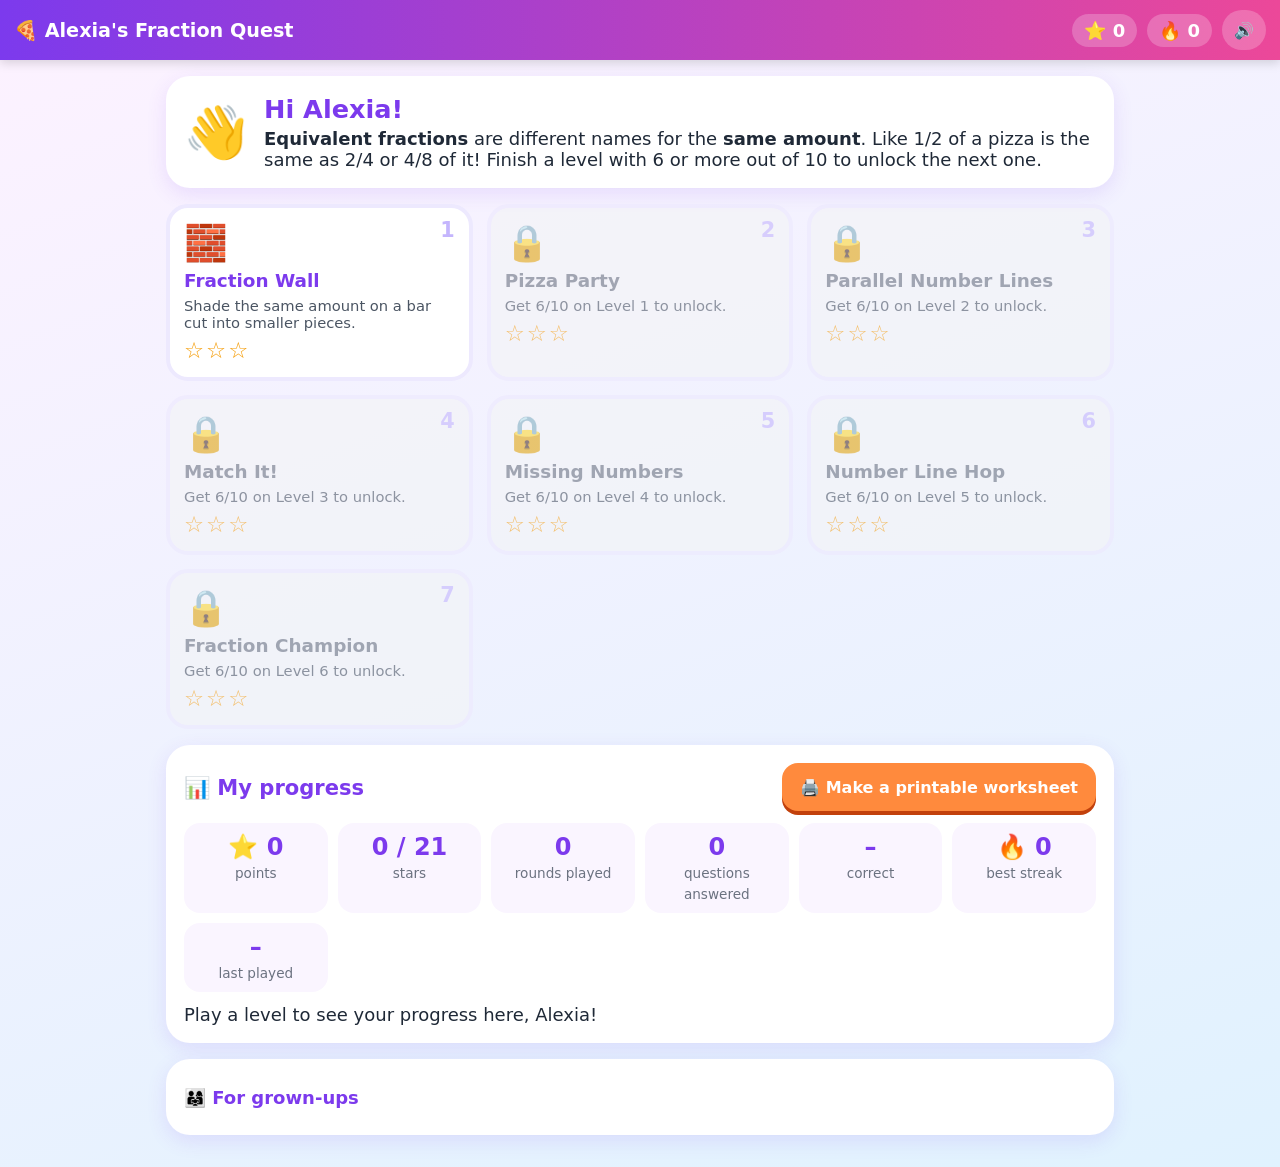
==== commit a21fd484: "Add the learning games hub and update Fraction Quest. Publish the kids hub at learn/ and point the e" ====
--- a/fractions/index.html
+++ b/fractions/index.html
@@ -148,10 +148,11 @@
 </head>
 <body>
 <header class="topbar">
-  <h1 id="homeLink" title="Back to levels">🍕 Alexia's Fraction Quest</h1>
+  <h1 id="homeLink" title="Back to levels">🍕 <span id="titleName">Alexia</span>'s Fraction Quest</h1>
   <span class="pill" id="ptsPill" title="Points">⭐ 0</span>
   <span class="pill" id="streakPill" title="Streak">🔥 0</span>
   <button class="iconbtn" id="soundBtn" aria-label="Sound on or off">🔊</button>
+  <a class="iconbtn hidden" id="switchBtn" href="../index.html?switch=1" title="Switch player" style="text-decoration:none;font-weight:bold;display:inline-flex;align-items:center;white-space:nowrap">👥 Switch</a>
 </header>
 <main>
 <!-- HOME -->
@@ -175,7 +176,7 @@
   <div class="card">
     <details>
       <summary>👨‍👩‍👧 For grown-ups</summary>
-      <p>Levels follow the NSW Mathematics K–10 syllabus for fractions (Stage 2): picture models first (fraction walls and pizzas), then <b>parallel number lines</b> (the method Alexia's Year 4 class used in Term 4), then choosing equivalents, missing numbers (multiply or divide the top and bottom by the same number) and placing fractions on a number line. Denominators used: 2, 3, 4, 5, 6, 8, 10, 12.</p>
+      <p>Levels follow the NSW Mathematics K–10 syllabus for fractions (Stage 2): picture models first (fraction walls and pizzas), then <b>parallel number lines</b> (the method used in class this term), then choosing equivalents, missing numbers (multiply or divide the top and bottom by the same number) and placing fractions on a number line. Denominators used: 2, 3, 4, 5, 6, 8, 10, 12.</p>
       <p>Wrong answers show a picture explaining why. Hints are free to use but give 5 points instead of 10. Progress is saved on this device only.</p>
       <div class="row">
         <label class="row" style="gap:6px"><input type="checkbox" id="unlockAll" style="width:24px;height:24px"> Unlock all levels</label>
@@ -224,8 +225,14 @@
 <script>
 (function(){
 'use strict';
-const NAME='Alexia';
-const STORE='alexiaFractionQuest.v1';
+/* player / profile (hub-aware; standalone falls back to the original key) */
+const params=new URLSearchParams(location.search);
+const PLAYER=(params.get('player')||'').toLowerCase().replace(/[^a-z0-9_-]/g,'');
+let NAME='Alexia';
+try{const pr=JSON.parse(localStorage.getItem('kidsHub.profiles')||'null');if(PLAYER&&pr&&pr[PLAYER]&&pr[PLAYER].name)NAME=String(pr[PLAYER].name).replace(/[<>&"'`]/g,'').slice(0,20)||NAME;}catch(e){}
+const LEGACY='alexiaFractionQuest.v1';
+const STORE=PLAYER?`kidsHub.p.${PLAYER}.fractions`:LEGACY;
+try{if(PLAYER==='alexia'&&!localStorage.getItem(STORE)&&localStorage.getItem(LEGACY))localStorage.setItem(STORE,localStorage.getItem(LEGACY));}catch(e){}
 const $=s=>document.querySelector(s);
 const rnd=(a,b)=>a+Math.floor(Math.random()*(b-a+1));
 const pick=a=>a[Math.floor(Math.random()*a.length)];
@@ -553,6 +560,7 @@
   $('#tricky').innerHTML=!S.answered?`Play a level to see your progress here, ${NAME}!`:
     (best?`💪 Strongest: <b>${TYPE_NAMES[best.t]}</b> (${Math.round(best.r*100)}%). `:'')+(worst&&worst.r<0.8&&worst.t!==(best&&best.t)?`🎯 Keep practising: <b>${TYPE_NAMES[worst.t]}</b> (${Math.round(worst.r*100)}%).`:'');
   $('#unlockAll').checked=!!S.unlockAll;
+  $('#hello').textContent=`Hi ${NAME}!`;$('#titleName').textContent=NAME;document.title=`${NAME}'s Fraction Quest`;
   topbar();show('home');
 }
 
@@ -602,7 +610,7 @@
 $('#wsBtn').onclick=()=>{makeWorksheet();show('worksheet');};
 $('#wsNew').onclick=makeWorksheet;$('#wsBack').onclick=home;$('#wsPrint').onclick=()=>window.print();
 $('#unlockAll').onchange=e=>{S.unlockAll=e.target.checked;save();home();};
-$('#resetBtn').onclick=()=>{if(confirm('Reset all of Alexia\'s progress on this device?')){const snd=S.sound;S=defState();S.sound=snd;save();home();}};
+$('#resetBtn').onclick=()=>{if(confirm(`Reset all of ${NAME}'s progress in this game on this device?`)){const snd=S.sound;S=defState();S.sound=snd;save();home();}};
 document.addEventListener('keydown',e=>{
   if(!q)return;
   if(q.done&&e.key==='Enter'){const n=$('#nextBtn');if(n){e.preventDefault();n.click();}return;}
@@ -610,8 +618,9 @@
 });
 $('#stage').addEventListener('click',()=>setTimeout(updCheck,0));
 window.addEventListener('beforeprint',()=>{if(!$('#sheet').innerHTML.trim())makeWorksheet();});
+if(PLAYER)$('#switchBtn').classList.remove('hidden');
 // test hook (harmless)
-window.FQ={get q(){return q;},get R(){return R;},get S(){return S;},startLevel,home,LEVELS};
+window.FQ={get q(){return q;},get R(){return R;},get S(){return S;},startLevel,home,LEVELS,STORE,NAME};
 home();
 })();
 </script>
